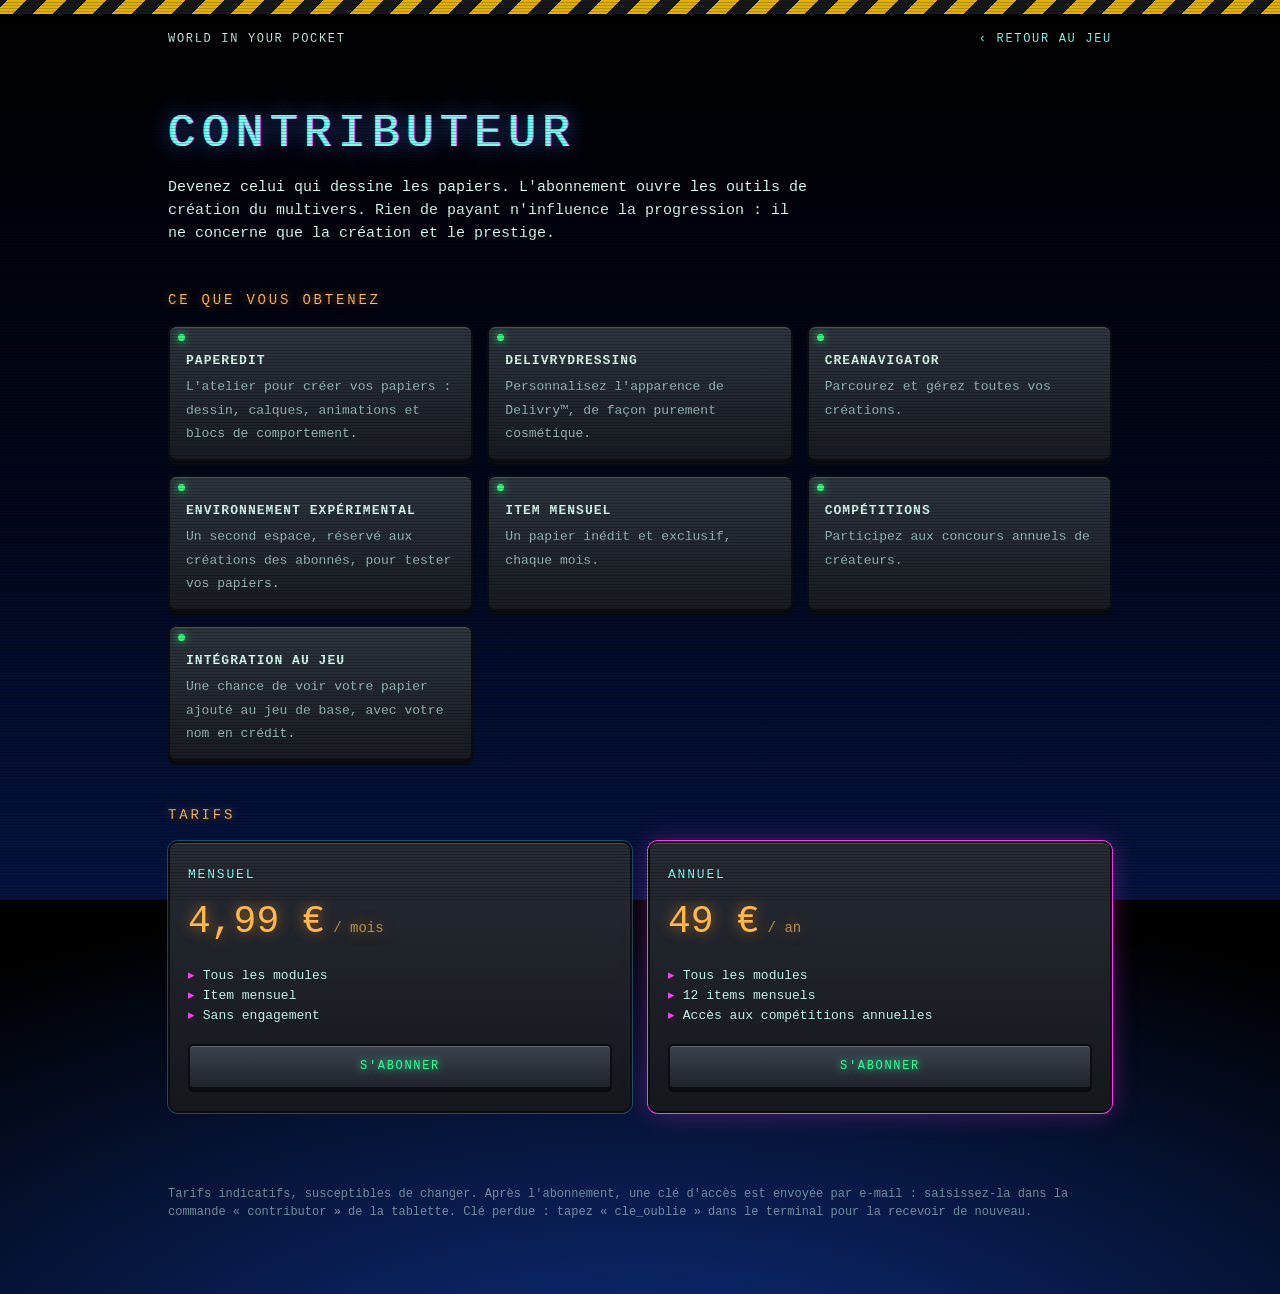
==== offer.html @ 35b948fe "Add files via upload" ====
<!DOCTYPE html>
<html lang="fr">
<head>
<meta charset="utf-8">
<meta name="viewport" content="width=device-width,initial-scale=1">
<title>Contributeur · World In Your Pocket</title>
<link rel="stylesheet" href="css/offer.css">
</head>
<body>
<div class="top"></div>
<div class="wrap">
  <div class="nav"><span>World In Your Pocket</span><a href="index.html">‹ retour au jeu</a></div>

  <h1>Contributeur</h1>
  <p class="lead">Devenez celui qui dessine les papiers. L'abonnement ouvre les outils de création du multivers. Rien de payant n'influence la progression : il ne concerne que la création et le prestige.</p>

  <h2>Ce que vous obtenez</h2>
  <div class="grid">
    <div class="card"><b>PaperEdit</b><span>L'atelier pour créer vos papiers : dessin, calques, animations et blocs de comportement.</span></div>
    <div class="card"><b>DelivryDressing</b><span>Personnalisez l'apparence de Delivry™, de façon purement cosmétique.</span></div>
    <div class="card"><b>CreaNavigator</b><span>Parcourez et gérez toutes vos créations.</span></div>
    <div class="card"><b>Environnement expérimental</b><span>Un second espace, réservé aux créations des abonnés, pour tester vos papiers.</span></div>
    <div class="card"><b>Item mensuel</b><span>Un papier inédit et exclusif, chaque mois.</span></div>
    <div class="card"><b>Compétitions</b><span>Participez aux concours annuels de créateurs.</span></div>
    <div class="card"><b>Intégration au jeu</b><span>Une chance de voir votre papier ajouté au jeu de base, avec votre nom en crédit.</span></div>
  </div>

  <h2>Tarifs</h2>
  <div class="plans">
    <div class="plan">
      <h3>Mensuel</h3>
      <div class="price">4,99 €<small> / mois</small></div>
      <ul><li>Tous les modules</li><li>Item mensuel</li><li>Sans engagement</li></ul>
      <button data-p="mensuel">S'abonner</button>
    </div>
    <div class="plan best">
      <h3>Annuel</h3>
      <div class="price">49 €<small> / an</small></div>
      <ul><li>Tous les modules</li><li>12 items mensuels</li><li>Accès aux compétitions annuelles</li></ul>
      <button data-p="annuel">S'abonner</button>
    </div>
  </div>
  <div class="note" id="note"></div>

  <p class="fine">Tarifs indicatifs, susceptibles de changer. Après l'abonnement, une clé d'accès est envoyée par e-mail : saisissez-la dans la commande « contributor » de la tablette. Clé perdue : tapez « cle_oublie » dans le terminal pour la recevoir de nouveau.</p>
</div>
<script src="js/offer.js"></script>
</body>
</html>
---- css/offer.css ----
*{box-sizing:border-box}
html,body{margin:0;min-height:100%;background:#000;color:#bfeee3;
  font:15px/1.55 ui-monospace,"Cascadia Mono",Consolas,"Courier New",monospace}
body{background:radial-gradient(ellipse 130% 60% at 50% 110%,rgba(22,78,220,.6),transparent 70%),linear-gradient(#000,#01061a 55%,#041440) fixed}
body::after{content:"";position:fixed;inset:0;pointer-events:none;background:repeating-linear-gradient(0deg,rgba(0,0,0,.2) 0 1px,transparent 1px 3px)}
a{color:inherit}
.wrap{max-width:980px;margin:0 auto;padding:0 18px 60px}
.top{height:14px;background:repeating-linear-gradient(-45deg,#e0b000 0 14px,#15171a 14px 28px)}
.nav{display:flex;justify-content:space-between;align-items:center;padding:16px 0;letter-spacing:.14em;font-size:12px;text-transform:uppercase}
.nav a{color:#7ffcf0;text-decoration:none}.nav a:hover{color:#ff3df0}
h1{font-weight:400;font-size:clamp(26px,6vw,46px);letter-spacing:.14em;text-transform:uppercase;margin:34px 0 6px;color:#7ffcf0;
  text-shadow:1px 0 #ff3df0,-1px 0 #00fff0,0 0 22px rgba(70,130,255,.8)}
.lead{max-width:640px;color:#d8fff3;margin:0 0 30px}
h2{font-weight:400;font-size:14px;letter-spacing:.2em;text-transform:uppercase;color:#ffb84d;margin:44px 0 14px;
  text-shadow:0 0 8px rgba(255,160,40,.5)}
.grid{display:grid;grid-template-columns:repeat(auto-fit,minmax(250px,1fr));gap:14px}
.card{position:relative;padding:18px 16px 14px;border:2px solid #0b0d10;border-radius:8px;background:linear-gradient(#2d343e,#171b21);
  box-shadow:inset 0 1px 0 rgba(255,255,255,.14),0 4px 0 #090b0e}
.card b{display:block;color:#d8fff3;letter-spacing:.08em;text-transform:uppercase;font-size:13px;margin-bottom:4px}
.card span{opacity:.75;font-size:13px}
.card::before{content:"";position:absolute;left:8px;top:7px;width:7px;height:7px;border-radius:50%;background:#2dff7a;box-shadow:0 0 8px #2dff7a}
.card b{margin-top:6px}
.plans{display:grid;grid-template-columns:repeat(auto-fit,minmax(260px,1fr));gap:16px}
.plan{padding:22px 18px;border:2px solid #0b0d10;border-radius:10px;background:linear-gradient(#262b33,#14171c);
  box-shadow:inset 0 1px 0 rgba(255,255,255,.14),0 0 0 1px rgba(127,252,240,.25)}
.plan.best{box-shadow:inset 0 1px 0 rgba(255,255,255,.14),0 0 0 1px #ff3df0,0 0 26px rgba(255,61,240,.3)}
.plan h3{margin:0;font-weight:400;letter-spacing:.14em;text-transform:uppercase;font-size:13px;color:#7ffcf0}
.price{font-size:38px;color:#ffb84d;text-shadow:0 0 14px rgba(255,160,40,.6);margin:8px 0 2px}
.price small{font-size:14px;opacity:.7}
.plan ul{padding:0;margin:14px 0 18px;list-style:none;font-size:13px}
.plan li::before{content:"▸ ";color:#ff3df0}
button{all:unset;box-sizing:border-box;display:block;width:100%;cursor:pointer;text-align:center;padding:11px;letter-spacing:.14em;
  text-transform:uppercase;font-size:12px;color:#2dff9a;text-shadow:0 0 8px #2dff9a;border:2px solid #0b0d10;border-radius:5px;
  background:linear-gradient(#3a424d,#1f242b);box-shadow:inset 0 1px 0 rgba(255,255,255,.18),0 3px 0 #090b0e}
button:hover{border-color:#ff3df0;box-shadow:inset 0 1px 0 rgba(255,255,255,.18),0 3px 0 #090b0e,0 0 14px rgba(255,61,240,.6)}
.note{margin-top:14px;font-size:12px;opacity:.6;text-align:center;min-height:1.5em}
.fine{margin-top:40px;font-size:12px;opacity:.55}
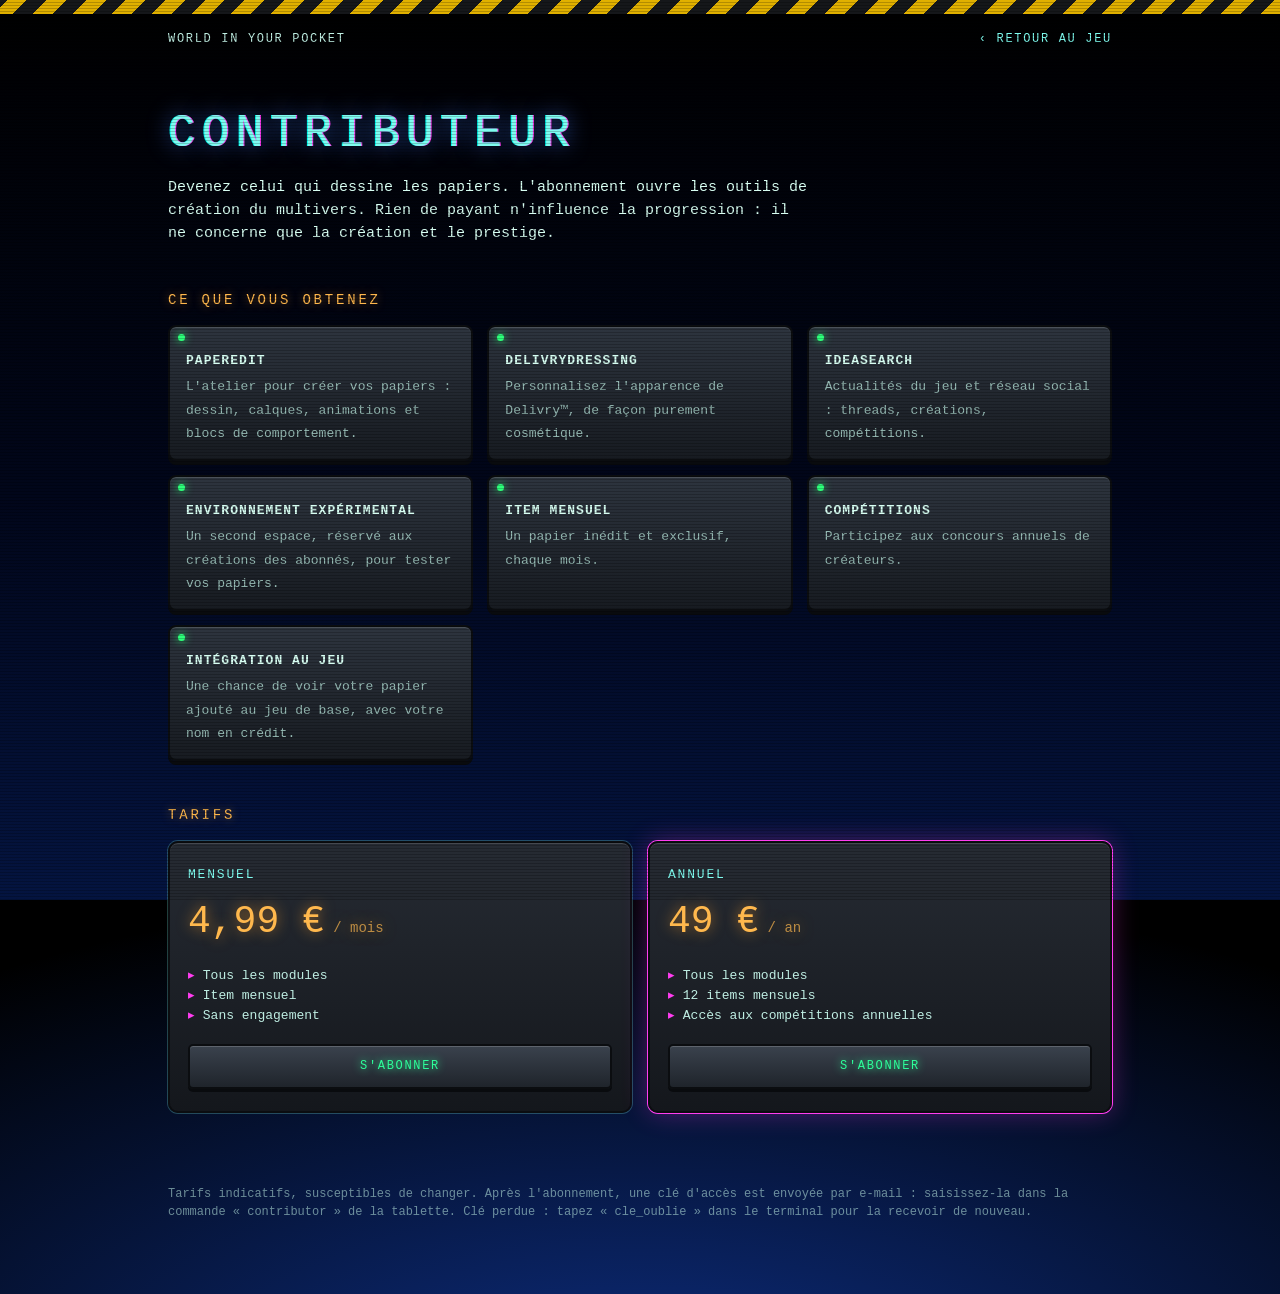
==== commit 03e864df: "Add files via upload" ====
--- a/offer.html
+++ b/offer.html
@@ -18,7 +18,7 @@
   <div class="grid">
     <div class="card"><b>PaperEdit</b><span>L'atelier pour créer vos papiers : dessin, calques, animations et blocs de comportement.</span></div>
     <div class="card"><b>DelivryDressing</b><span>Personnalisez l'apparence de Delivry™, de façon purement cosmétique.</span></div>
-    <div class="card"><b>CreaNavigator</b><span>Parcourez et gérez toutes vos créations.</span></div>
+    <div class="card"><b>IdeaSearch</b><span>Actualités du jeu et réseau social : threads, créations, compétitions.</span></div>
     <div class="card"><b>Environnement expérimental</b><span>Un second espace, réservé aux créations des abonnés, pour tester vos papiers.</span></div>
     <div class="card"><b>Item mensuel</b><span>Un papier inédit et exclusif, chaque mois.</span></div>
     <div class="card"><b>Compétitions</b><span>Participez aux concours annuels de créateurs.</span></div>
